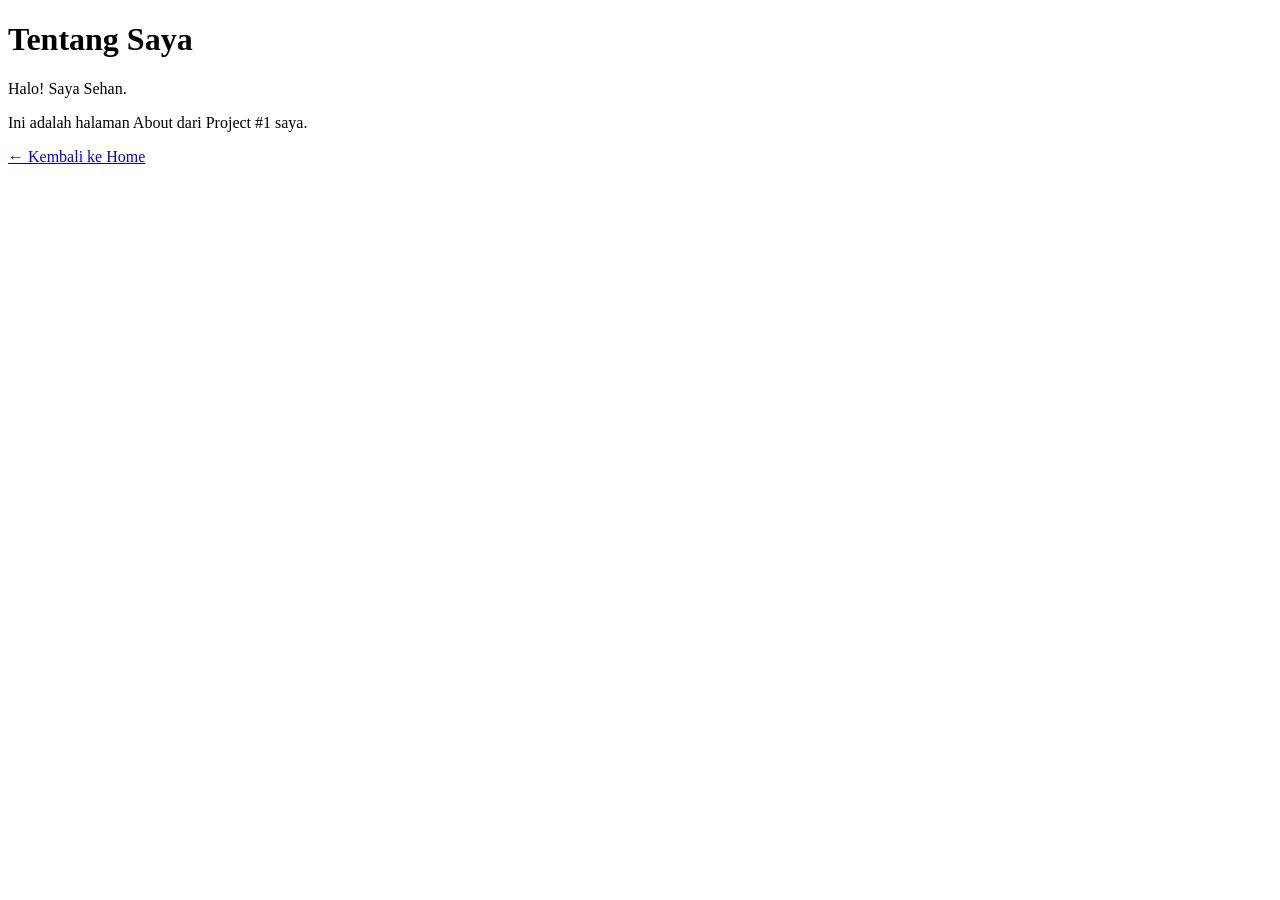
==== about.html @ 21d6b62a "Create about.html" ====
<!DOCTYPE html>
<html lang="id">
<head>
    <meta charset="UTF-8">
    <meta name="viewport" content="width=device-width, initial-scale=1.0">

    <title>About - Project #1</title>
</head>

<body>

    <h1>Tentang Saya</h1>

    <p>
        Halo! Saya Sehan.
    </p>

    <p>
        Ini adalah halaman About dari Project #1 saya.
    </p>

    <a href="index.html">← Kembali ke Home</a>

</body>
</html>
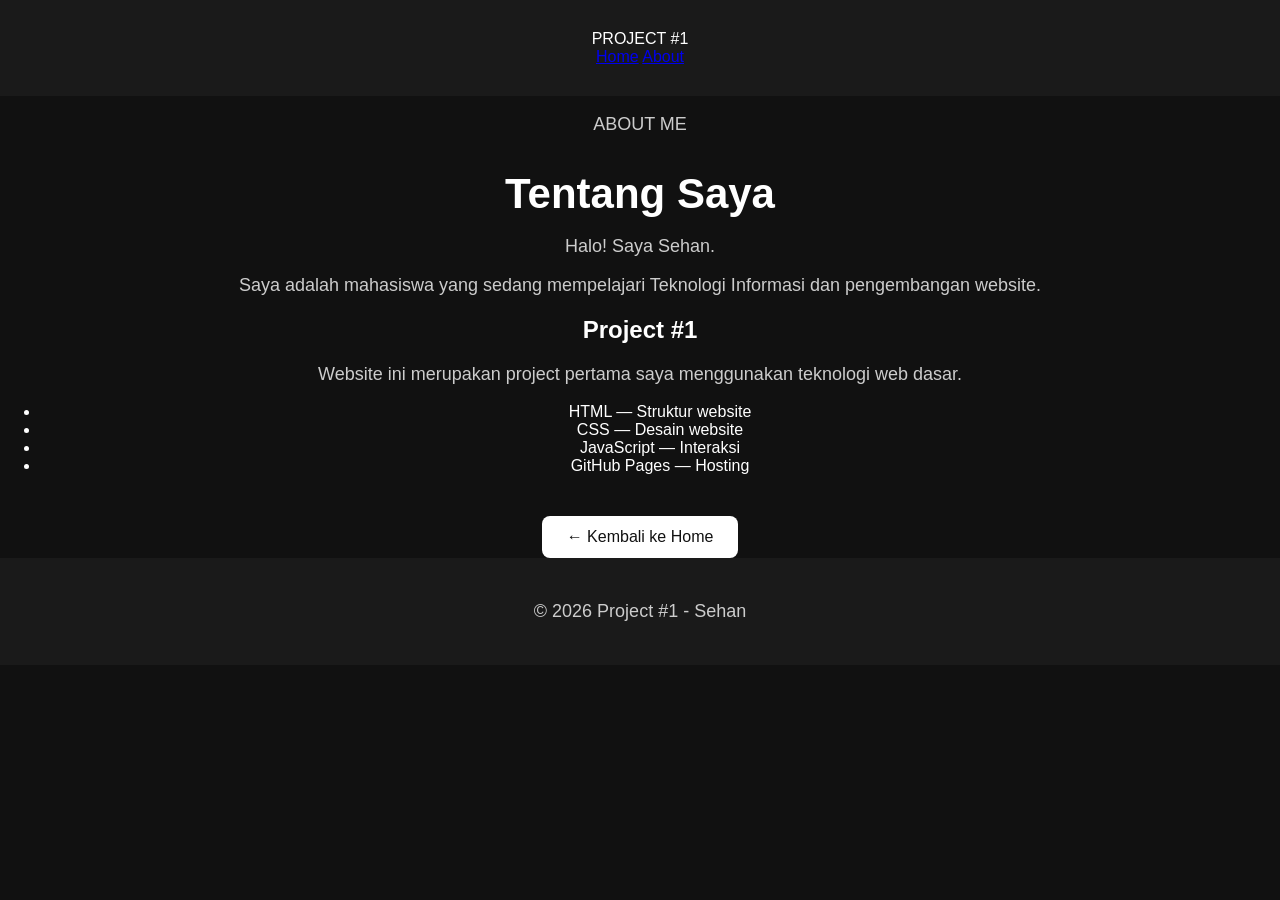
==== commit 6f82e496: "Update about.html" ====
--- a/about.html
+++ b/about.html
@@ -5,21 +5,69 @@
     <meta name="viewport" content="width=device-width, initial-scale=1.0">
 
     <title>About - Project #1</title>
+
+    <link rel="stylesheet" href="style.css">
 </head>
 
 <body>
 
-    <h1>Tentang Saya</h1>
+    <header>
+        <nav>
+            <div class="logo">PROJECT #1</div>
 
-    <p>
-        Halo! Saya Sehan.
-    </p>
+            <div class="nav-links">
+                <a href="index.html">Home</a>
+                <a href="about.html">About</a>
+            </div>
+        </nav>
+    </header>
 
-    <p>
-        Ini adalah halaman About dari Project #1 saya.
-    </p>
+    <main>
 
-    <a href="index.html">← Kembali ke Home</a>
+        <section class="about">
+
+            <p class="subtitle">ABOUT ME</p>
+
+            <h1>Tentang Saya</h1>
+
+            <p>
+                Halo! Saya Sehan.
+            </p>
+
+            <p>
+                Saya adalah mahasiswa yang sedang mempelajari
+                Teknologi Informasi dan pengembangan website.
+            </p>
+
+            <div class="info-card">
+
+                <h2>Project #1</h2>
+
+                <p>
+                    Website ini merupakan project pertama saya
+                    menggunakan teknologi web dasar.
+                </p>
+
+                <ul>
+                    <li>HTML — Struktur website</li>
+                    <li>CSS — Desain website</li>
+                    <li>JavaScript — Interaksi</li>
+                    <li>GitHub Pages — Hosting</li>
+                </ul>
+
+            </div>
+
+            <a href="index.html" class="button">
+                ← Kembali ke Home
+            </a>
+
+        </section>
+
+    </main>
+
+    <footer>
+        <p>© 2026 Project #1 - Sehan</p>
+    </footer>
 
 </body>
 </html>
--- a/style.css
+++ b/style.css
@@ -0,0 +1,46 @@
+body {
+    margin: 0;
+    font-family: Arial, sans-serif;
+    background: #111;
+    color: white;
+    text-align: center;
+}
+
+header {
+    padding: 30px;
+    background: #1a1a1a;
+}
+
+h1 {
+    font-size: 42px;
+    margin-bottom: 10px;
+}
+
+p {
+    color: #ccc;
+    font-size: 18px;
+}
+
+.container {
+    padding: 80px 20px;
+}
+
+.button {
+    display: inline-block;
+    margin-top: 25px;
+    padding: 12px 25px;
+    background: white;
+    color: #111;
+    text-decoration: none;
+    border-radius: 8px;
+}
+
+.button:hover {
+    opacity: 0.7;
+}
+
+footer {
+    padding: 25px;
+    background: #1a1a1a;
+    color: #888;
+}
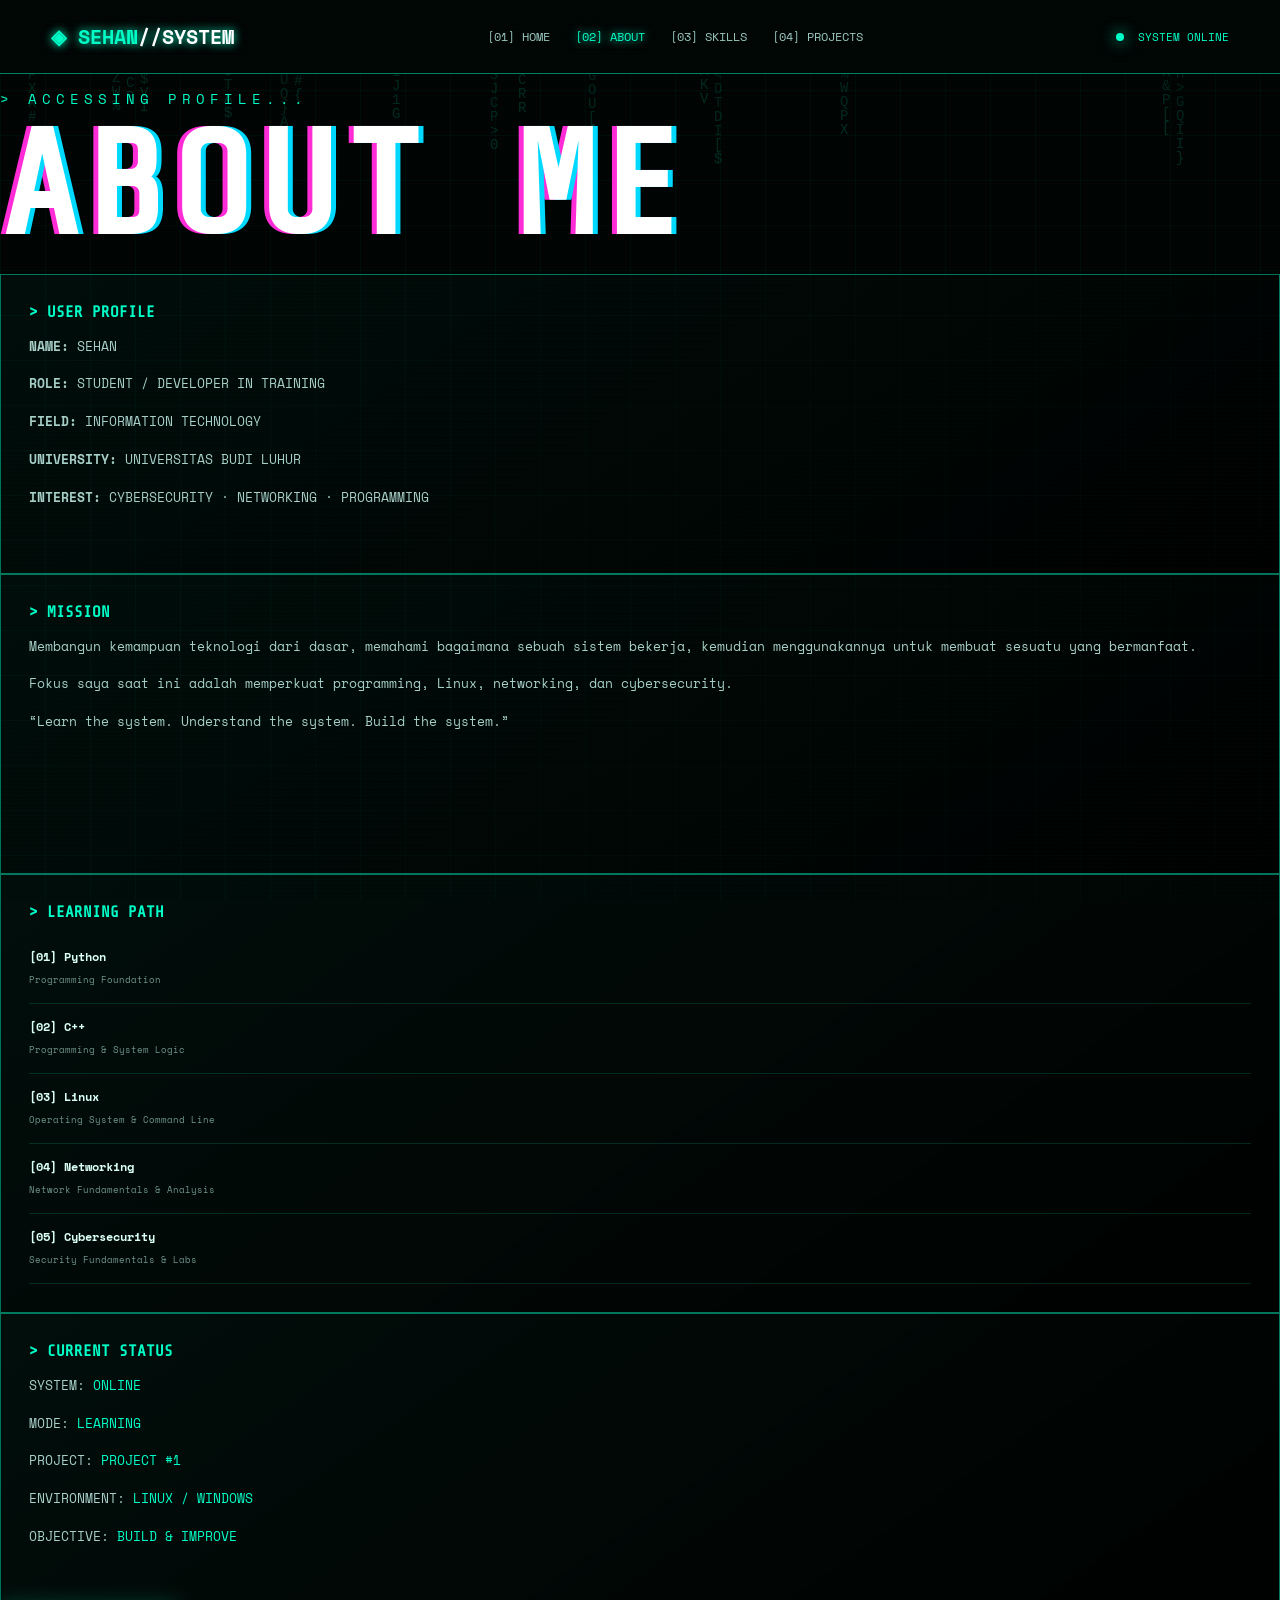
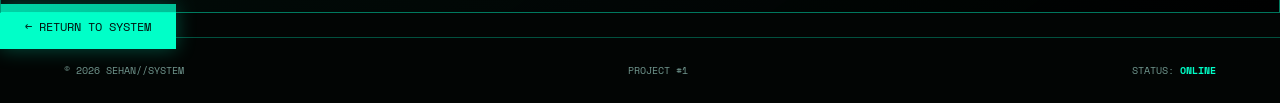
==== commit fe910916: "Update about.html" ====
--- a/about.html
+++ b/about.html
@@ -4,70 +4,304 @@
     <meta charset="UTF-8">
     <meta name="viewport" content="width=device-width, initial-scale=1.0">
 
-    <title>About - Project #1</title>
+    <meta name="description" content="About Sehan - Cybersecurity Student">
+
+    <title>ABOUT — SEHAN//SYSTEM</title>
 
     <link rel="stylesheet" href="style.css">
 </head>
 
 <body>
 
-    <header>
+    <!-- MATRIX BACKGROUND -->
+    <canvas id="matrix"></canvas>
+
+    <!-- SCANLINES -->
+    <div class="scanlines"></div>
+
+
+    <!-- NAVBAR -->
+    <header class="navbar">
+
+        <a href="index.html" class="logo">
+            ◈ SEHAN<span>//SYSTEM</span>
+        </a>
+
         <nav>
-            <div class="logo">PROJECT #1</div>
-
-            <div class="nav-links">
-                <a href="index.html">Home</a>
-                <a href="about.html">About</a>
+
+            <a href="index.html">
+                [01] HOME
+            </a>
+
+            <a href="about.html" class="active">
+                [02] ABOUT
+            </a>
+
+            <a href="index.html#skills">
+                [03] SKILLS
+            </a>
+
+            <a href="index.html#projects">
+                [04] PROJECTS
+            </a>
+
+        </nav>
+
+        <div class="online">
+            <span></span>
+            SYSTEM ONLINE
+        </div>
+
+    </header>
+
+
+    <!-- MAIN -->
+
+    <main>
+
+        <section class="about-page">
+
+            <p class="eyebrow">
+                &gt; ACCESSING PROFILE...
+            </p>
+
+
+            <h1 class="glitch" data-text="ABOUT ME">
+                ABOUT ME
+            </h1>
+
+
+            <!-- PROFILE GRID -->
+
+            <div class="about-grid">
+
+
+                <!-- USER PROFILE -->
+
+                <article class="card">
+
+                    <h2>
+                        &gt; USER PROFILE
+                    </h2>
+
+                    <p>
+                        <strong>NAME:</strong>
+                        SEHAN
+                    </p>
+
+                    <p>
+                        <strong>ROLE:</strong>
+                        STUDENT / DEVELOPER IN TRAINING
+                    </p>
+
+                    <p>
+                        <strong>FIELD:</strong>
+                        INFORMATION TECHNOLOGY
+                    </p>
+
+                    <p>
+                        <strong>UNIVERSITY:</strong>
+                        UNIVERSITAS BUDI LUHUR
+                    </p>
+
+                    <p>
+                        <strong>INTEREST:</strong>
+                        CYBERSECURITY · NETWORKING · PROGRAMMING
+                    </p>
+
+                </article>
+
+
+                <!-- MISSION -->
+
+                <article class="card">
+
+                    <h2>
+                        &gt; MISSION
+                    </h2>
+
+                    <p>
+                        Membangun kemampuan teknologi dari dasar,
+                        memahami bagaimana sebuah sistem bekerja,
+                        kemudian menggunakannya untuk membuat sesuatu
+                        yang bermanfaat.
+                    </p>
+
+                    <p>
+                        Fokus saya saat ini adalah memperkuat
+                        programming, Linux, networking,
+                        dan cybersecurity.
+                    </p>
+
+                    <p class="quote-line">
+                        “Learn the system.
+                        Understand the system.
+                        Build the system.”
+                    </p>
+
+                </article>
+
+
+                <!-- LEARNING PATH -->
+
+                <article class="card">
+
+                    <h2>
+                        &gt; LEARNING PATH
+                    </h2>
+
+                    <div class="project">
+
+                        <strong>
+                            [01] Python
+                        </strong>
+
+                        <small>
+                            Programming Foundation
+                        </small>
+
+                    </div>
+
+
+                    <div class="project">
+
+                        <strong>
+                            [02] C++
+                        </strong>
+
+                        <small>
+                            Programming & System Logic
+                        </small>
+
+                    </div>
+
+
+                    <div class="project">
+
+                        <strong>
+                            [03] Linux
+                        </strong>
+
+                        <small>
+                            Operating System & Command Line
+                        </small>
+
+                    </div>
+
+
+                    <div class="project">
+
+                        <strong>
+                            [04] Networking
+                        </strong>
+
+                        <small>
+                            Network Fundamentals & Analysis
+                        </small>
+
+                    </div>
+
+
+                    <div class="project">
+
+                        <strong>
+                            [05] Cybersecurity
+                        </strong>
+
+                        <small>
+                            Security Fundamentals & Labs
+                        </small>
+
+                    </div>
+
+                </article>
+
+
+                <!-- CURRENT STATUS -->
+
+                <article class="card">
+
+                    <h2>
+                        &gt; CURRENT STATUS
+                    </h2>
+
+                    <p>
+                        SYSTEM:
+                        <span style="color:#00ffc8">
+                            ONLINE
+                        </span>
+                    </p>
+
+                    <p>
+                        MODE:
+                        <span style="color:#00ffc8">
+                            LEARNING
+                        </span>
+                    </p>
+
+                    <p>
+                        PROJECT:
+                        <span style="color:#00ffc8">
+                            PROJECT #1
+                        </span>
+                    </p>
+
+                    <p>
+                        ENVIRONMENT:
+                        <span style="color:#00ffc8">
+                            LINUX / WINDOWS
+                        </span>
+                    </p>
+
+                    <p>
+                        OBJECTIVE:
+                        <span style="color:#00ffc8">
+                            BUILD & IMPROVE
+                        </span>
+                    </p>
+
+                </article>
+
             </div>
-        </nav>
-    </header>
-
-    <main>
-
-        <section class="about">
-
-            <p class="subtitle">ABOUT ME</p>
-
-            <h1>Tentang Saya</h1>
-
-            <p>
-                Halo! Saya Sehan.
-            </p>
-
-            <p>
-                Saya adalah mahasiswa yang sedang mempelajari
-                Teknologi Informasi dan pengembangan website.
-            </p>
-
-            <div class="info-card">
-
-                <h2>Project #1</h2>
-
-                <p>
-                    Website ini merupakan project pertama saya
-                    menggunakan teknologi web dasar.
-                </p>
-
-                <ul>
-                    <li>HTML — Struktur website</li>
-                    <li>CSS — Desain website</li>
-                    <li>JavaScript — Interaksi</li>
-                    <li>GitHub Pages — Hosting</li>
-                </ul>
-
-            </div>
-
-            <a href="index.html" class="button">
-                ← Kembali ke Home
+
+
+            <!-- RETURN BUTTON -->
+
+            <a
+                href="index.html"
+                class="btn primary"
+            >
+                ← RETURN TO SYSTEM
             </a>
 
         </section>
 
     </main>
 
+
+    <!-- FOOTER -->
+
     <footer>
-        <p>© 2026 Project #1 - Sehan</p>
+
+        <span>
+            © 2026 SEHAN//SYSTEM
+        </span>
+
+        <span>
+            PROJECT #1
+        </span>
+
+        <span>
+            STATUS:
+            <b>ONLINE</b>
+        </span>
+
     </footer>
+
+
+    <!-- JAVASCRIPT -->
+
+    <script src="script.js"></script>
 
 </body>
 </html>
--- a/style.css
+++ b/style.css
@@ -1,46 +1,799 @@
+@import url('https://fonts.googleapis.com/css2?family=Share+Tech+Mono&family=Space+Mono:wght@400;700&display=swap');
+
+:root {
+    --bg: #020504;
+    --panel: rgba(3, 12, 10, 0.88);
+    --green: #00ffc8;
+    --cyan: #00d9ff;
+    --pink: #ff2bd6;
+    --text: #d9fff6;
+    --muted: #71978f;
+}
+
+* {
+    box-sizing: border-box;
+}
+
+html {
+    scroll-behavior: smooth;
+}
+
 body {
     margin: 0;
-    font-family: Arial, sans-serif;
-    background: #111;
+    background: var(--bg);
+    color: var(--text);
+    font-family: "Space Mono", monospace;
+    overflow-x: hidden;
+}
+
+
+/* MATRIX */
+
+#matrix {
+    position: fixed;
+    inset: 0;
+    width: 100%;
+    height: 100%;
+    z-index: -5;
+    opacity: .15;
+}
+
+
+/* GRID BACKGROUND */
+
+body::before {
+    content: "";
+    position: fixed;
+    inset: 0;
+
+    background-image:
+        linear-gradient(
+            rgba(0,255,200,.035) 1px,
+            transparent 1px
+        ),
+        linear-gradient(
+            90deg,
+            rgba(0,255,200,.035) 1px,
+            transparent 1px
+        );
+
+    background-size: 45px 45px;
+
+    z-index: -4;
+}
+
+
+/* SCANLINES */
+
+.scanlines {
+    position: fixed;
+    inset: 0;
+    pointer-events: none;
+
+    background:
+        repeating-linear-gradient(
+            to bottom,
+            transparent,
+            transparent 3px,
+            rgba(0,255,200,.025) 4px
+        );
+
+    z-index: 50;
+}
+
+
+/* NAVBAR */
+
+.navbar {
+    height: 74px;
+
+    display: flex;
+    align-items: center;
+    justify-content: space-between;
+
+    padding: 0 4vw;
+
+    border-bottom: 1px solid rgba(0,255,200,.5);
+
+    background: rgba(2,6,5,.9);
+
+    backdrop-filter: blur(12px);
+
+    position: sticky;
+    top: 0;
+
+    z-index: 20;
+}
+
+
+.logo {
+    color: var(--green);
+
+    text-decoration: none;
+
+    font-size: 20px;
+    font-weight: bold;
+
+    text-shadow:
+        0 0 10px var(--green);
+}
+
+.logo span {
     color: white;
+}
+
+
+nav {
+    display: flex;
+    gap: 25px;
+}
+
+
+nav a {
+    color: #9ac8c0;
+
+    text-decoration: none;
+
+    font-size: 12px;
+
+    transition: .25s;
+}
+
+
+nav a:hover,
+nav a.active {
+    color: var(--green);
+
+    text-shadow:
+        0 0 10px var(--green);
+}
+
+
+.online {
+    color: var(--green);
+
+    font-size: 11px;
+}
+
+
+.online span {
+    display: inline-block;
+
+    width: 8px;
+    height: 8px;
+
+    margin-right: 7px;
+
+    border-radius: 50%;
+
+    background: var(--green);
+
+    box-shadow:
+        0 0 15px var(--green);
+
+    animation: pulse 1.5s infinite;
+}
+
+
+/* HERO */
+
+.hero {
+    min-height: 650px;
+
+    display: flex;
+    align-items: center;
+    justify-content: center;
+
+    position: relative;
+
+    padding: 80px 6vw;
+
+    overflow: hidden;
+
+    background:
+        radial-gradient(
+            circle at 70% 45%,
+            rgba(0,217,255,.15),
+            transparent 30%
+        ),
+        linear-gradient(
+            90deg,
+            rgba(0,0,0,.95),
+            rgba(0,0,0,.5),
+            rgba(0,0,0,.9)
+        );
+}
+
+
+.hero-content {
+    width: 700px;
+
     text-align: center;
-}
-
-header {
-    padding: 30px;
-    background: #1a1a1a;
-}
-
-h1 {
-    font-size: 42px;
-    margin-bottom: 10px;
-}
-
-p {
-    color: #ccc;
+
+    z-index: 3;
+}
+
+
+/* TERMINAL */
+
+.terminal {
+    border: 1px solid rgba(0,255,200,.55);
+
+    background: var(--panel);
+
+    box-shadow:
+        0 0 25px rgba(0,255,200,.05),
+        inset 0 0 30px rgba(0,255,200,.025);
+
+    font-family: "Share Tech Mono", monospace;
+}
+
+
+.left-terminal {
+    position: absolute;
+
+    left: 25px;
+    top: 50px;
+
+    width: 220px;
+
+    padding: 18px;
+
+    font-size: 11px;
+
+    color: var(--green);
+}
+
+
+.terminal-title {
+    border-bottom: 1px solid rgba(0,255,200,.3);
+
+    padding-bottom: 10px;
+
+    margin-bottom: 12px;
+
+    color: var(--cyan);
+}
+
+
+/* HERO TEXT */
+
+.eyebrow {
+    color: var(--green);
+
+    letter-spacing: 5px;
+
+    font-size: 14px;
+}
+
+
+.glitch {
+    font-family: "Share Tech Mono", monospace;
+
+    font-size: clamp(70px, 12vw, 145px);
+
+    line-height: .9;
+
+    margin: 10px 0 20px;
+
+    color: white;
+
+    letter-spacing: 8px;
+
+    position: relative;
+
+    text-shadow:
+        5px 0 var(--cyan),
+        -5px 0 var(--pink);
+
+    animation:
+        glitch 3s infinite,
+        flicker 5s infinite;
+}
+
+
+.role {
     font-size: 18px;
 }
 
-.container {
-    padding: 80px 20px;
-}
-
-.button {
-    display: inline-block;
+
+.role span {
+    color: var(--green);
+
+    text-shadow:
+        0 0 10px var(--green);
+}
+
+
+.university {
+    color: var(--cyan);
+
+    font-size: 13px;
+}
+
+
+.quote {
+    max-width: 650px;
+
+    margin: 30px auto;
+
+    color: #b7ded7;
+
+    border-left: 2px solid var(--green);
+
+    padding-left: 18px;
+
+    text-align: left;
+}
+
+
+/* BUTTONS */
+
+.buttons {
+    display: flex;
+
+    justify-content: center;
+
+    gap: 15px;
+
+    flex-wrap: wrap;
+}
+
+
+.btn {
+    padding: 13px 24px;
+
+    border: 1px solid var(--green);
+
+    color: var(--green);
+
+    text-decoration: none;
+
+    font-size: 12px;
+
+    transition: .25s;
+
+    background: rgba(0,255,200,.03);
+}
+
+
+.btn:hover {
+    transform: translateY(-4px);
+
+    box-shadow:
+        0 0 25px rgba(0,255,200,.35);
+
+    background: var(--green);
+
+    color: #00120d;
+}
+
+
+.btn.primary {
+    background: var(--green);
+
+    color: #00120d;
+
+    box-shadow:
+        0 0 20px rgba(0,255,200,.3);
+}
+
+
+/* STATUS */
+
+.status-panel {
+    position: absolute;
+
+    right: 30px;
+    bottom: 50px;
+
+    width: 250px;
+
+    padding: 20px;
+
+    border: 1px solid rgba(0,255,200,.55);
+
+    background: var(--panel);
+}
+
+
+.panel-title {
+    color: var(--green);
+
+    margin-bottom: 20px;
+
+    font-size: 12px;
+}
+
+
+.status-row {
+    display: grid;
+
+    grid-template-columns:
+        35px 1fr 35px;
+
+    gap: 8px;
+
+    align-items: center;
+
+    font-size: 10px;
+
+    margin: 15px 0;
+}
+
+
+.progress,
+.bar {
+    height: 7px;
+
+    background: #08251f;
+
+    border: 1px solid rgba(0,255,200,.25);
+
+    overflow: hidden;
+}
+
+
+.progress i,
+.bar i {
+    display: block;
+
+    height: 100%;
+
+    background: var(--green);
+
+    box-shadow:
+        0 0 10px var(--green);
+
+    animation: loading 2s ease-out;
+}
+
+
+/* SECTION */
+
+.section {
+    max-width: 1200px;
+
+    margin: auto;
+
+    padding: 70px 25px;
+
+    display: grid;
+
+    grid-template-columns:
+        repeat(3, 1fr);
+
+    gap: 22px;
+}
+
+
+.card {
+    position: relative;
+
+    padding: 28px;
+
+    min-height: 300px;
+
+    border: 1px solid rgba(0,255,200,.45);
+
+    background:
+        linear-gradient(
+            145deg,
+            rgba(0,255,200,.04),
+            rgba(0,0,0,.7)
+        );
+
+    transition: .3s;
+}
+
+
+.card:hover {
+    transform:
+        translateY(-8px)
+        perspective(500px)
+        rotateX(1deg);
+
+    border-color: var(--green);
+
+    box-shadow:
+        0 0 30px rgba(0,255,200,.12);
+}
+
+
+.card h2 {
+    color: var(--green);
+
+    font-family: "Share Tech Mono", monospace;
+
+    font-size: 16px;
+
+    margin-top: 0;
+}
+
+
+.card p {
+    color: #a8d0c8;
+
+    font-size: 13px;
+
+    line-height: 1.9;
+}
+
+
+.card a {
+    color: var(--green);
+
+    text-decoration: none;
+
+    font-size: 11px;
+}
+
+
+/* SKILLS */
+
+.skill {
+    display: grid;
+
+    grid-template-columns:
+        1fr 40px;
+
+    gap: 8px;
+
+    margin: 15px 0;
+
+    font-size: 11px;
+}
+
+
+.skill b {
+    color: var(--green);
+}
+
+
+.skill .bar {
+    grid-column: 1 / -1;
+}
+
+
+/* PROJECT */
+
+.project {
+    padding: 14px 0;
+
+    border-bottom:
+        1px solid rgba(0,255,200,.15);
+
+    transition: .2s;
+}
+
+
+.project:hover {
+    transform: translateX(8px);
+
+    color: var(--green);
+}
+
+
+.project strong {
+    display: block;
+
+    font-size: 12px;
+}
+
+
+.project small {
+    color: var(--muted);
+
+    font-size: 9px;
+}
+
+
+/* MISSION */
+
+.mission {
+    max-width: 1150px;
+
+    margin:
+        0 auto 60px;
+
+    padding: 25px;
+
+    border:
+        1px solid rgba(0,255,200,.45);
+
+    background: rgba(0,10,8,.85);
+
+    font-family:
+        "Share Tech Mono",
+        monospace;
+
+    color: var(--green);
+}
+
+
+.mission h2 {
+    text-align: center;
+
+    color: white;
+
+    letter-spacing: 4px;
+
+    font-size:
+        clamp(20px, 4vw, 38px);
+
     margin-top: 25px;
-    padding: 12px 25px;
-    background: white;
-    color: #111;
-    text-decoration: none;
-    border-radius: 8px;
-}
-
-.button:hover {
-    opacity: 0.7;
-}
+
+    text-shadow:
+        0 0 12px var(--cyan);
+}
+
+
+/* FOOTER */
 
 footer {
-    padding: 25px;
-    background: #1a1a1a;
-    color: #888;
-}
+    border-top:
+        1px solid rgba(0,255,200,.3);
+
+    padding: 25px 5vw;
+
+    display: flex;
+
+    justify-content: space-between;
+
+    flex-wrap: wrap;
+
+    gap: 15px;
+
+    color: var(--muted);
+
+    font-size: 10px;
+}
+
+
+footer b {
+    color: var(--green);
+}
+
+
+/* CURSOR */
+
+.cursor {
+    animation: blink .7s infinite;
+}
+
+
+/* ANIMATIONS */
+
+@keyframes pulse {
+
+    0%, 100% {
+        opacity: 1;
+    }
+
+    50% {
+        opacity: .25;
+    }
+
+}
+
+
+@keyframes blink {
+
+    50% {
+        opacity: 0;
+    }
+
+}
+
+
+@keyframes loading {
+
+    from {
+        width: 0;
+    }
+
+}
+
+
+@keyframes flicker {
+
+    0%, 18%, 22%, 63%, 64%, 65%, 100% {
+        opacity: 1;
+    }
+
+    20%, 62% {
+        opacity: .75;
+    }
+
+}
+
+
+@keyframes glitch {
+
+    0%, 90%, 100% {
+        transform: translate(0);
+    }
+
+    91% {
+        transform: translate(-3px, 2px);
+    }
+
+    92% {
+        transform: translate(3px, -2px);
+    }
+
+    93% {
+        transform: translate(-2px, 0);
+    }
+}
+
+
+/* MOBILE */
+
+@media (max-width: 950px) {
+
+    .left-terminal,
+    .status-panel {
+        display: none;
+    }
+
+    .section {
+        grid-template-columns: 1fr;
+    }
+
+}
+
+
+@media (max-width: 700px) {
+
+    .navbar {
+        height: auto;
+
+        padding: 16px 20px;
+
+        flex-wrap: wrap;
+
+        gap: 15px;
+    }
+
+    nav {
+        order: 3;
+
+        width: 100%;
+
+        overflow-x: auto;
+
+        gap: 15px;
+    }
+
+    nav a {
+        white-space: nowrap;
+
+        font-size: 10px;
+    }
+
+    .online {
+        display: none;
+    }
+
+    .hero {
+        padding: 70px 20px;
+    }
+
+    .glitch {
+        font-size: 70px;
+    }
+
+    .role {
+        font-size: 14px;
+    }
+
+    .quote {
+        font-size: 11px;
+    }
+
+    footer {
+        flex-direction: column;
+    }
+
+}
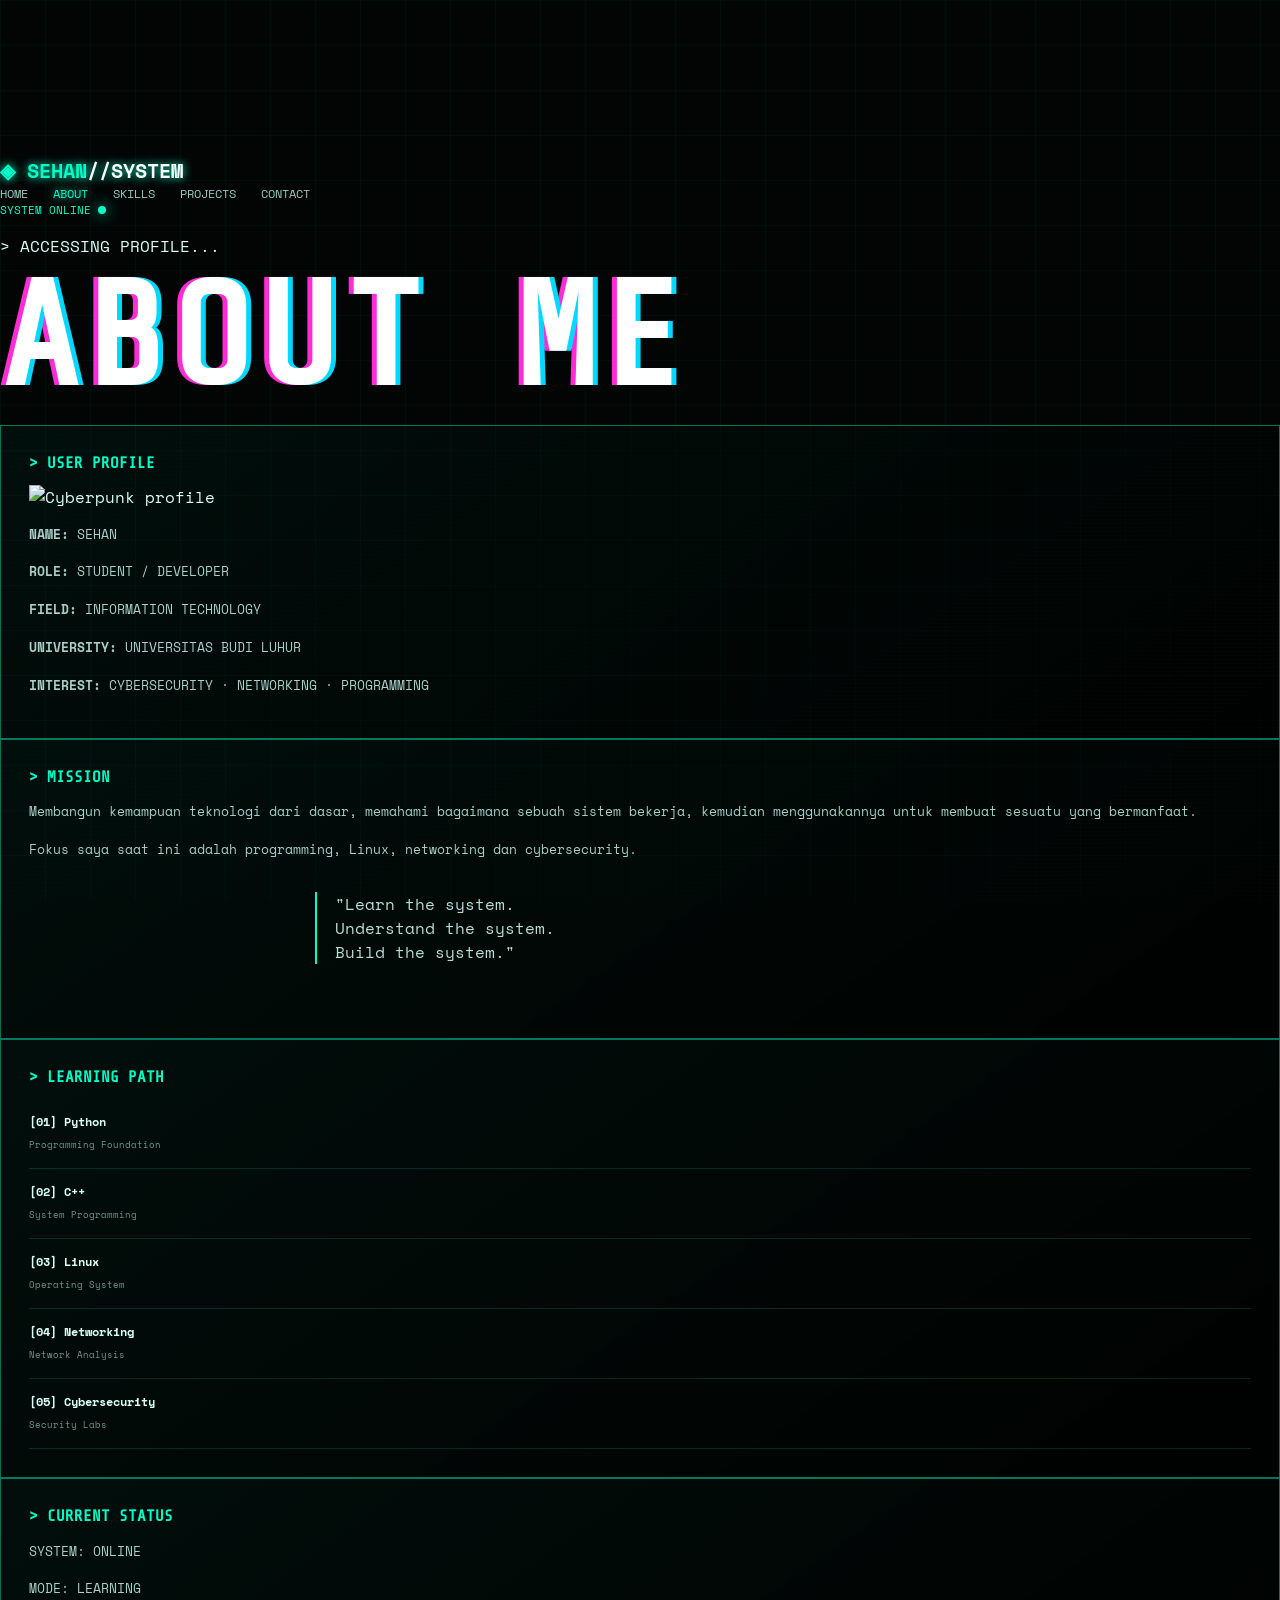
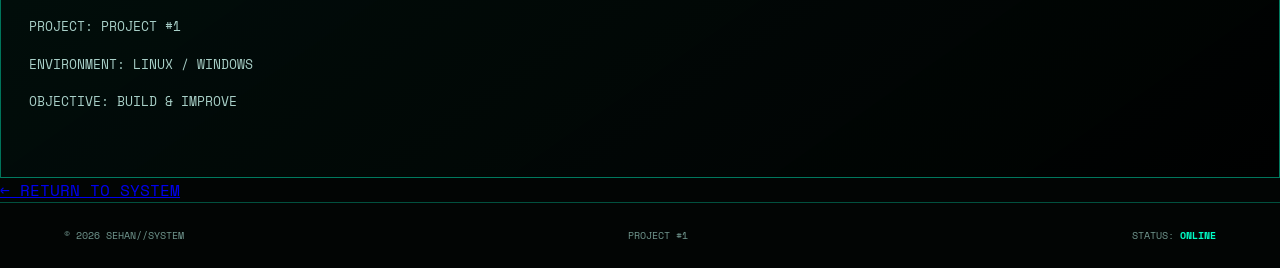
==== commit 9312b616: "Update about.html" ====
--- a/about.html
+++ b/about.html
@@ -1,307 +1,354 @@
 <!DOCTYPE html>
 <html lang="id">
+
 <head>
-    <meta charset="UTF-8">
-    <meta name="viewport" content="width=device-width, initial-scale=1.0">
-
-    <meta name="description" content="About Sehan - Cybersecurity Student">
-
-    <title>ABOUT — SEHAN//SYSTEM</title>
-
-    <link rel="stylesheet" href="style.css">
+
+<meta charset="UTF-8">
+
+<meta
+    name="viewport"
+    content="width=device-width, initial-scale=1.0"
+>
+
+<title>ABOUT — SEHAN//SYSTEM</title>
+
+<link
+    href="https://fonts.googleapis.com/css2?family=Share+Tech+Mono&family=Space+Mono:wght@400;700&display=swap"
+    rel="stylesheet"
+>
+
+<link
+    rel="stylesheet"
+    href="style.css"
+>
+
 </head>
 
+
 <body>
 
-    <!-- MATRIX BACKGROUND -->
-    <canvas id="matrix"></canvas>
-
-    <!-- SCANLINES -->
-    <div class="scanlines"></div>
-
-
-    <!-- NAVBAR -->
-    <header class="navbar">
-
-        <a href="index.html" class="logo">
-            ◈ SEHAN<span>//SYSTEM</span>
-        </a>
-
-        <nav>
-
-            <a href="index.html">
-                [01] HOME
-            </a>
-
-            <a href="about.html" class="active">
-                [02] ABOUT
-            </a>
-
-            <a href="index.html#skills">
-                [03] SKILLS
-            </a>
-
-            <a href="index.html#projects">
-                [04] PROJECTS
-            </a>
-
-        </nav>
-
-        <div class="online">
-            <span></span>
-            SYSTEM ONLINE
-        </div>
-
-    </header>
-
-
-    <!-- MAIN -->
-
-    <main>
-
-        <section class="about-page">
-
-            <p class="eyebrow">
-                &gt; ACCESSING PROFILE...
-            </p>
-
-
-            <h1 class="glitch" data-text="ABOUT ME">
-                ABOUT ME
-            </h1>
-
-
-            <!-- PROFILE GRID -->
-
-            <div class="about-grid">
-
-
-                <!-- USER PROFILE -->
-
-                <article class="card">
-
-                    <h2>
-                        &gt; USER PROFILE
-                    </h2>
-
-                    <p>
-                        <strong>NAME:</strong>
-                        SEHAN
-                    </p>
-
-                    <p>
-                        <strong>ROLE:</strong>
-                        STUDENT / DEVELOPER IN TRAINING
-                    </p>
-
-                    <p>
-                        <strong>FIELD:</strong>
-                        INFORMATION TECHNOLOGY
-                    </p>
-
-                    <p>
-                        <strong>UNIVERSITY:</strong>
-                        UNIVERSITAS BUDI LUHUR
-                    </p>
-
-                    <p>
-                        <strong>INTEREST:</strong>
-                        CYBERSECURITY · NETWORKING · PROGRAMMING
-                    </p>
-
-                </article>
-
-
-                <!-- MISSION -->
-
-                <article class="card">
-
-                    <h2>
-                        &gt; MISSION
-                    </h2>
-
-                    <p>
-                        Membangun kemampuan teknologi dari dasar,
-                        memahami bagaimana sebuah sistem bekerja,
-                        kemudian menggunakannya untuk membuat sesuatu
-                        yang bermanfaat.
-                    </p>
-
-                    <p>
-                        Fokus saya saat ini adalah memperkuat
-                        programming, Linux, networking,
-                        dan cybersecurity.
-                    </p>
-
-                    <p class="quote-line">
-                        “Learn the system.
-                        Understand the system.
-                        Build the system.”
-                    </p>
-
-                </article>
-
-
-                <!-- LEARNING PATH -->
-
-                <article class="card">
-
-                    <h2>
-                        &gt; LEARNING PATH
-                    </h2>
-
-                    <div class="project">
-
-                        <strong>
-                            [01] Python
-                        </strong>
-
-                        <small>
-                            Programming Foundation
-                        </small>
-
-                    </div>
-
-
-                    <div class="project">
-
-                        <strong>
-                            [02] C++
-                        </strong>
-
-                        <small>
-                            Programming & System Logic
-                        </small>
-
-                    </div>
-
-
-                    <div class="project">
-
-                        <strong>
-                            [03] Linux
-                        </strong>
-
-                        <small>
-                            Operating System & Command Line
-                        </small>
-
-                    </div>
-
-
-                    <div class="project">
-
-                        <strong>
-                            [04] Networking
-                        </strong>
-
-                        <small>
-                            Network Fundamentals & Analysis
-                        </small>
-
-                    </div>
-
-
-                    <div class="project">
-
-                        <strong>
-                            [05] Cybersecurity
-                        </strong>
-
-                        <small>
-                            Security Fundamentals & Labs
-                        </small>
-
-                    </div>
-
-                </article>
-
-
-                <!-- CURRENT STATUS -->
-
-                <article class="card">
-
-                    <h2>
-                        &gt; CURRENT STATUS
-                    </h2>
-
-                    <p>
-                        SYSTEM:
-                        <span style="color:#00ffc8">
-                            ONLINE
-                        </span>
-                    </p>
-
-                    <p>
-                        MODE:
-                        <span style="color:#00ffc8">
-                            LEARNING
-                        </span>
-                    </p>
-
-                    <p>
-                        PROJECT:
-                        <span style="color:#00ffc8">
-                            PROJECT #1
-                        </span>
-                    </p>
-
-                    <p>
-                        ENVIRONMENT:
-                        <span style="color:#00ffc8">
-                            LINUX / WINDOWS
-                        </span>
-                    </p>
-
-                    <p>
-                        OBJECTIVE:
-                        <span style="color:#00ffc8">
-                            BUILD & IMPROVE
-                        </span>
-                    </p>
-
-                </article>
-
-            </div>
-
-
-            <!-- RETURN BUTTON -->
-
-            <a
-                href="index.html"
-                class="btn primary"
-            >
-                ← RETURN TO SYSTEM
-            </a>
-
-        </section>
-
-    </main>
-
-
-    <!-- FOOTER -->
-
-    <footer>
-
-        <span>
-            © 2026 SEHAN//SYSTEM
-        </span>
-
-        <span>
-            PROJECT #1
-        </span>
-
-        <span>
-            STATUS:
-            <b>ONLINE</b>
-        </span>
-
-    </footer>
-
-
-    <!-- JAVASCRIPT -->
-
-    <script src="script.js"></script>
+<div class="background"></div>
+
+<canvas id="rain"></canvas>
+
+<div class="scanlines"></div>
+
+
+<header>
+
+<a
+    href="index.html"
+    class="logo"
+>
+    ◈ SEHAN<span>//SYSTEM</span>
+</a>
+
+
+<nav>
+
+<a href="index.html">
+    HOME
+</a>
+
+<a
+    href="about.html"
+    class="active"
+>
+    ABOUT
+</a>
+
+<a href="index.html#skills">
+    SKILLS
+</a>
+
+<a href="index.html#projects">
+    PROJECTS
+</a>
+
+<a href="index.html#contact">
+    CONTACT
+</a>
+
+</nav>
+
+
+<div class="online">
+
+<i></i>
+
+SYSTEM ONLINE
+
+<span id="clock"></span>
+
+</div>
+
+</header>
+
+
+<main class="about-page">
+
+
+<p class="hello">
+    &gt; ACCESSING PROFILE...
+</p>
+
+
+<h1 class="glitch">
+    ABOUT ME
+</h1>
+
+
+<div class="about-grid">
+
+
+<!-- PROFILE -->
+
+<article class="card">
+
+<h2>
+    &gt; USER PROFILE
+</h2>
+
+
+<img
+    class="about-image"
+    src="assets/about-portrait.png"
+    alt="Cyberpunk profile"
+>
+
+
+<p>
+    <b>NAME:</b>
+    SEHAN
+</p>
+
+
+<p>
+    <b>ROLE:</b>
+    STUDENT / DEVELOPER
+</p>
+
+
+<p>
+    <b>FIELD:</b>
+    INFORMATION TECHNOLOGY
+</p>
+
+
+<p>
+    <b>UNIVERSITY:</b>
+    UNIVERSITAS BUDI LUHUR
+</p>
+
+
+<p>
+    <b>INTEREST:</b>
+    CYBERSECURITY · NETWORKING · PROGRAMMING
+</p>
+
+</article>
+
+
+<!-- MISSION -->
+
+<article class="card">
+
+<h2>
+    &gt; MISSION
+</h2>
+
+
+<p>
+
+Membangun kemampuan teknologi
+dari dasar, memahami bagaimana
+sebuah sistem bekerja, kemudian
+menggunakannya untuk membuat
+sesuatu yang bermanfaat.
+
+</p>
+
+
+<p>
+
+Fokus saya saat ini adalah
+programming, Linux, networking
+dan cybersecurity.
+
+</p>
+
+
+<div class="quote">
+
+"Learn the system.<br>
+Understand the system.<br>
+Build the system."
+
+</div>
+
+</article>
+
+
+<!-- LEARNING -->
+
+<article class="card">
+
+<h2>
+    &gt; LEARNING PATH
+</h2>
+
+
+<div class="project">
+
+<strong>
+[01] Python
+</strong>
+
+<small>
+Programming Foundation
+</small>
+
+</div>
+
+
+<div class="project">
+
+<strong>
+[02] C++
+</strong>
+
+<small>
+System Programming
+</small>
+
+</div>
+
+
+<div class="project">
+
+<strong>
+[03] Linux
+</strong>
+
+<small>
+Operating System
+</small>
+
+</div>
+
+
+<div class="project">
+
+<strong>
+[04] Networking
+</strong>
+
+<small>
+Network Analysis
+</small>
+
+</div>
+
+
+<div class="project">
+
+<strong>
+[05] Cybersecurity
+</strong>
+
+<small>
+Security Labs
+</small>
+
+</div>
+
+</article>
+
+
+<!-- STATUS -->
+
+<article class="card">
+
+<h2>
+    &gt; CURRENT STATUS
+</h2>
+
+
+<p>
+SYSTEM:
+<span class="neon">
+ONLINE
+</span>
+</p>
+
+
+<p>
+MODE:
+<span class="neon">
+LEARNING
+</span>
+</p>
+
+
+<p>
+PROJECT:
+<span class="neon">
+PROJECT #1
+</span>
+</p>
+
+
+<p>
+ENVIRONMENT:
+<span class="neon">
+LINUX / WINDOWS
+</span>
+</p>
+
+
+<p>
+OBJECTIVE:
+<span class="neon">
+BUILD & IMPROVE
+</span>
+</p>
+
+</article>
+
+
+</div>
+
+
+<a
+    href="index.html"
+    class="button primary"
+>
+    ← RETURN TO SYSTEM
+</a>
+
+
+</main>
+
+
+<footer>
+
+<span>
+© 2026 SEHAN//SYSTEM
+</span>
+
+<span>
+PROJECT #1
+</span>
+
+<span>
+STATUS:
+<b>ONLINE</b>
+</span>
+
+</footer>
+
+
+<script src="script.js"></script>
 
 </body>
 </html>
